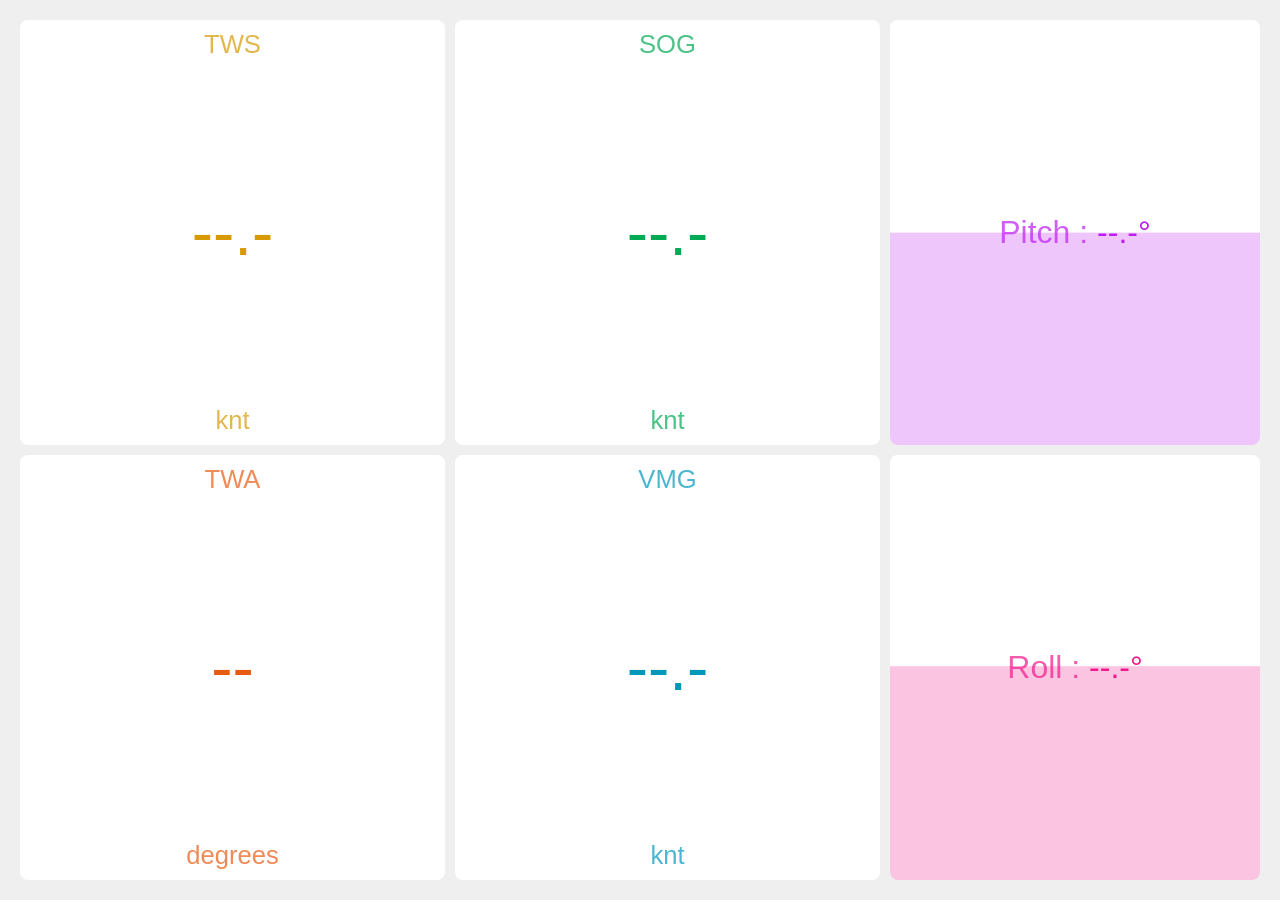
==== server/client.html @ 22f6c39e "Moving the rounding to the displaying statement" ====
<!DOCTYPE html>
<html lang="fr">

<head>
    <meta charset="UTF-8">
    <meta name="viewport" content="width=device-width, initial-scale=1.0">
    <title>Dashboard Raspberry</title>
    <style>
        body {
            margin: 0;
            padding: 0;
            font-family: sans-serif;
            background-color: #efefef;
            height: 100vh;
            overflow: hidden;
        }

        .grid-container {
            display: grid;
            gap: 10px;
            width: 100%;
            height: 100%;
            box-sizing: border-box;
            padding: 20px;
        }

        .card {
            background-color: white;
            display: flex;
            align-items: center;
            font-size: 2rem;
            border-radius: 8px;
            text-align: center;
            padding: 10px;
            box-sizing: border-box;
            width: 100%;
            height: 100%;

            /* Modification ici pour l'alignement vertical */
            flex-direction: column;
            justify-content: space-between;
        }

        .data{
            font-size: 2em;
        }

        .title{
            font-size: 0.8em;
            opacity: 0.7;
        }

        .roll_line {
            position: absolute;
            margin: 0;
            padding: 0;
            width: 200%;
            height: auto;
            max-width: none;
            opacity: 25%;

            top: 50%;
            left: 50%;
            transform: translate(-50%, -50%) rotate(0deg);
            transform-origin: center center;

            transition: transform 0.1s linear;
        }

        .pitch_line {
            position: absolute;
            margin: 0;
            padding: 0;
            width: 200%;
            height: auto;
            max-width: none;
            opacity: 25%;

            top: 50%;
            left: 50%;
            transform: translate(-50%, -50%) rotate(0deg);
            transform-origin: center center;

            transition: transform 0.1s linear;
        }

        /* --- MODE PORTRAIT --- */
        @media (orientation: portrait) {
            .grid-container {
                grid-template-columns: repeat(2, 1fr);
                grid-auto-rows: 1fr;
            }

            .card.square {
                aspect-ratio: 1 / 1;
            }

            .bottom-container .card {
                flex: 1;
                aspect-ratio: auto;
            }
        }

        /* --- MODE PAYSAGE --- */
        @media (orientation: landscape) {
            .grid-container {
                grid-template-rows: repeat(2, 1fr);
                grid-auto-flow: column;
                grid-auto-columns: 1fr;
            }

            .card.square {
                aspect-ratio: 1 / 1;
            }

            .side-container .card {
                flex: 1;
                aspect-ratio: auto;
            }
        }

        .dynamic-container {
            /* Styles de base neutres */
        }

        @media (orientation: portrait) {
            .dynamic-container {
                grid-column: 1 / -1;
                display: flex;
                gap: 10px;
                height: 100%;
            }
            .dynamic-container .card {
                flex: 1;
                aspect-ratio: auto;
            }
        }

        @media (orientation: landscape) {
            .dynamic-container {
                grid-row: 1 / -1;
                display: flex;
                flex-direction: column;
                gap: 10px;
                width: 100%;
            }
            .dynamic-container .card {
                flex: 1;
                aspect-ratio: auto;
            }
        }
    </style>
</head>

<body>
<div class="grid-container">
    <div style="color: #d79a02" class="card square">
        <div class="title">TWS</div>
        <div class="data" id="tws">--.-</div>
        <div class="title">knt</div>
    </div>

    <div style="color: #e75b0f" class="card square">
        <div class="title">TWA</div>
        <div class="data" style="font-size: 2em" id="twa">--</div>
        <div class="title">degrees</div>
    </div>

    <div style="color: #00ab55" class="card square">
        <div class="title">SOG</div>
        <div class="data" style="font-size: 2em" id="sog">--.-</div>
        <div class="title">knt</div>
    </div>

    <div style="color: #0098ba" class="card square">
        <div class="title">VMG</div>
        <div class="data" style="font-size: 2em" id="vmg">--.-</div>
        <div class="title">knt</div>
    </div>

    <div class="dynamic-container">
        <div style="color: #bd1df2; position: relative; overflow: hidden" class="card">
            <img src="pitch.png" style="z-index: 0" class="pitch_line">
            <div></div>
            <div style="z-index: 1000"><span style="opacity: 0.7">Pitch : </span><span id="pitch">--.-</span>°</div>
            <div></div>
        </div>

        <div style="color: #f0188b; position: relative; overflow: hidden" class="card">
            <img src="roll.png" style="z-index: 0" class="roll_line">
            <div></div>
            <div style="z-index: 1000"><span style="opacity: 0.7">Roll : </span><span id="roll">--.-</span>°</div>
            <div></div>
        </div>
    </div>
</div>
<div  style="justify-content: right; position: absolute"><p style="margin-top: -1.3em; margin-left: 20px" id="status"></p></div>

<!-- Importation de la librairie client Socket.io (servie automatiquement par le serveur) -->
<script src="/socket.io/socket.io.js"></script>
<script>
    // 1. Se connecter au serveur WebSocket
    const socket = io();

    // 2. Écouter l'événement de connexion réussie
    socket.on('connect', () => {
        document.getElementById('status').innerText = 'Connecté';
        document.getElementById('status').style.color = '#efefef';
    });

    // 3. Écouter les mises à jour de données envoyées par le serveur
    socket.on('update-data', (data) => {
        const aws = data.aws_tr;
        const awa = data.awa_tr * (Math.PI / 180); // Convertir en radians
        const sog = data.sog_tr;
        const cog = data.cog_tr * (Math.PI / 180); // Convertir en radians
        const pitch = parseFloat(data.pitch_tr) * 90 + 90; // Convertir grade en degrés et mettre à zéro
        const roll = data.roll_tr * 90; // Convertir grade en degrés

        // 4. Calculer TWS, TWA et VMG
        const tw_x = aws * Math.sin(cog + awa) + sog * Math.sin(cog);
        const tw_y = aws * Math.cos(cog + awa) + sog * Math.cos(cog);
        const tws = Math.sqrt(tw_x * tw_x + tw_y * tw_y);
        const twd = Math.atan(tw_x / tw_y);
        const twa = cog - twd;
        const vmg = sog * Math.cos(twa);

        // 5. Mise à jour du DOM sans recharger la page
        document.getElementById('tws').innerText = isNaN(parseFloat(tws)) ? "--.-" : (tws).toFixed(1);
        document.getElementById('twa').innerText = isNaN(parseFloat(twa * (180 / Math.PI))) ? "--.-" : (twa * (180 / Math.PI)).toFixed(0); // Convertir en degrés
        document.getElementById('sog').innerText = isNaN(parseFloat(sog)) ? "--.-" : sog;
        document.getElementById('vmg').innerText = isNaN(parseFloat(vmg)) ? "--.-" : (vmg).toFixed(1);
        document.getElementById('pitch').innerText = isNaN(parseFloat(pitch)) ? "--.-" : pitch;
        document.getElementById('roll').innerText = isNaN(parseFloat(roll)) ? "--.-" : roll;

        const rollLine = document.querySelector('.roll_line');
        rollLine.style.transform = `translate(-50%, -50%) rotate(${-roll}deg)`;

        const pitchLine = document.querySelector('.pitch_line');
        pitchLine.style.transform = `translate(-50%, ${-50 - pitch}%) rotate(0deg)`;
    });

    // 6. Gérer la déconnexion
    socket.on('disconnect', () => {
        document.getElementById('status').innerText = 'Déconnecté';
        document.getElementById('status').style.color = 'red';

        document.getElementById('tws').innerText = '--.-';
        document.getElementById('twa').innerText = '---';
        document.getElementById('sog').innerText = '--.-';
        document.getElementById('vmg').innerText = '--.-';
        document.getElementById('pitch').innerText = '--.-';
        document.getElementById('roll').innerText = '--.-';

        const rollLine = document.querySelector('.roll_line');
        rollLine.style.transform = `translate(-50%, 0) rotate(0deg)`;

        const pitchLine = document.querySelector('.pitch_line');
        pitchLine.style.transform = `translate(-50%, 0) rotate(0deg)`;
    });
</script>
</body>

</html>
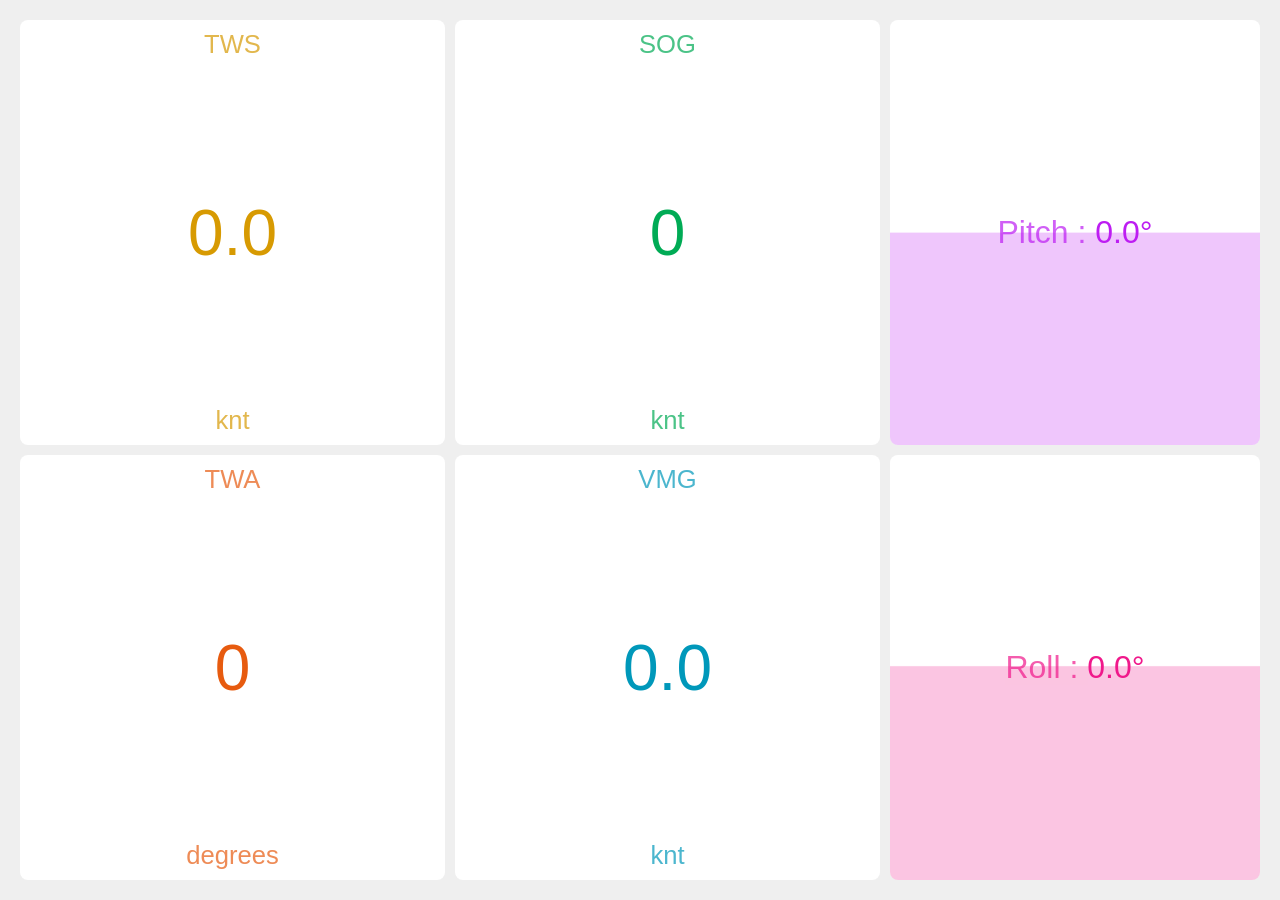
==== commit 3de828d6: "Deleting old logic (moved to client.js)" ====
--- a/server/client.html
+++ b/server/client.html
@@ -5,151 +5,7 @@
     <meta charset="UTF-8">
     <meta name="viewport" content="width=device-width, initial-scale=1.0">
     <title>Dashboard Raspberry</title>
-    <style>
-        body {
-            margin: 0;
-            padding: 0;
-            font-family: sans-serif;
-            background-color: #efefef;
-            height: 100vh;
-            overflow: hidden;
-        }
-
-        .grid-container {
-            display: grid;
-            gap: 10px;
-            width: 100%;
-            height: 100%;
-            box-sizing: border-box;
-            padding: 20px;
-        }
-
-        .card {
-            background-color: white;
-            display: flex;
-            align-items: center;
-            font-size: 2rem;
-            border-radius: 8px;
-            text-align: center;
-            padding: 10px;
-            box-sizing: border-box;
-            width: 100%;
-            height: 100%;
-
-            /* Modification ici pour l'alignement vertical */
-            flex-direction: column;
-            justify-content: space-between;
-        }
-
-        .data{
-            font-size: 2em;
-        }
-
-        .title{
-            font-size: 0.8em;
-            opacity: 0.7;
-        }
-
-        .roll_line {
-            position: absolute;
-            margin: 0;
-            padding: 0;
-            width: 200%;
-            height: auto;
-            max-width: none;
-            opacity: 25%;
-
-            top: 50%;
-            left: 50%;
-            transform: translate(-50%, -50%) rotate(0deg);
-            transform-origin: center center;
-
-            transition: transform 0.1s linear;
-        }
-
-        .pitch_line {
-            position: absolute;
-            margin: 0;
-            padding: 0;
-            width: 200%;
-            height: auto;
-            max-width: none;
-            opacity: 25%;
-
-            top: 50%;
-            left: 50%;
-            transform: translate(-50%, -50%) rotate(0deg);
-            transform-origin: center center;
-
-            transition: transform 0.1s linear;
-        }
-
-        /* --- MODE PORTRAIT --- */
-        @media (orientation: portrait) {
-            .grid-container {
-                grid-template-columns: repeat(2, 1fr);
-                grid-auto-rows: 1fr;
-            }
-
-            .card.square {
-                aspect-ratio: 1 / 1;
-            }
-
-            .bottom-container .card {
-                flex: 1;
-                aspect-ratio: auto;
-            }
-        }
-
-        /* --- MODE PAYSAGE --- */
-        @media (orientation: landscape) {
-            .grid-container {
-                grid-template-rows: repeat(2, 1fr);
-                grid-auto-flow: column;
-                grid-auto-columns: 1fr;
-            }
-
-            .card.square {
-                aspect-ratio: 1 / 1;
-            }
-
-            .side-container .card {
-                flex: 1;
-                aspect-ratio: auto;
-            }
-        }
-
-        .dynamic-container {
-            /* Styles de base neutres */
-        }
-
-        @media (orientation: portrait) {
-            .dynamic-container {
-                grid-column: 1 / -1;
-                display: flex;
-                gap: 10px;
-                height: 100%;
-            }
-            .dynamic-container .card {
-                flex: 1;
-                aspect-ratio: auto;
-            }
-        }
-
-        @media (orientation: landscape) {
-            .dynamic-container {
-                grid-row: 1 / -1;
-                display: flex;
-                flex-direction: column;
-                gap: 10px;
-                width: 100%;
-            }
-            .dynamic-container .card {
-                flex: 1;
-                aspect-ratio: auto;
-            }
-        }
-    </style>
+    <link rel="stylesheet" href="client.css">
 </head>
 
 <body>
@@ -198,67 +54,7 @@
 
 <!-- Importation de la librairie client Socket.io (servie automatiquement par le serveur) -->
 <script src="/socket.io/socket.io.js"></script>
-<script>
-    // 1. Se connecter au serveur WebSocket
-    const socket = io();
-
-    // 2. Écouter l'événement de connexion réussie
-    socket.on('connect', () => {
-        document.getElementById('status').innerText = 'Connecté';
-        document.getElementById('status').style.color = '#efefef';
-    });
-
-    // 3. Écouter les mises à jour de données envoyées par le serveur
-    socket.on('update-data', (data) => {
-        const aws = data.aws_tr;
-        const awa = data.awa_tr * (Math.PI / 180); // Convertir en radians
-        const sog = data.sog_tr;
-        const cog = data.cog_tr * (Math.PI / 180); // Convertir en radians
-        const pitch = parseFloat(data.pitch_tr) * 90 + 90; // Convertir grade en degrés et mettre à zéro
-        const roll = data.roll_tr * 90; // Convertir grade en degrés
-
-        // 4. Calculer TWS, TWA et VMG
-        const tw_x = aws * Math.sin(cog + awa) + sog * Math.sin(cog);
-        const tw_y = aws * Math.cos(cog + awa) + sog * Math.cos(cog);
-        const tws = Math.sqrt(tw_x * tw_x + tw_y * tw_y);
-        const twd = Math.atan(tw_x / tw_y);
-        const twa = cog - twd;
-        const vmg = sog * Math.cos(twa);
-
-        // 5. Mise à jour du DOM sans recharger la page
-        document.getElementById('tws').innerText = isNaN(parseFloat(tws)) ? "--.-" : (tws).toFixed(1);
-        document.getElementById('twa').innerText = isNaN(parseFloat(twa * (180 / Math.PI))) ? "--.-" : (twa * (180 / Math.PI)).toFixed(0); // Convertir en degrés
-        document.getElementById('sog').innerText = isNaN(parseFloat(sog)) ? "--.-" : sog;
-        document.getElementById('vmg').innerText = isNaN(parseFloat(vmg)) ? "--.-" : (vmg).toFixed(1);
-        document.getElementById('pitch').innerText = isNaN(parseFloat(pitch)) ? "--.-" : pitch;
-        document.getElementById('roll').innerText = isNaN(parseFloat(roll)) ? "--.-" : roll;
-
-        const rollLine = document.querySelector('.roll_line');
-        rollLine.style.transform = `translate(-50%, -50%) rotate(${-roll}deg)`;
-
-        const pitchLine = document.querySelector('.pitch_line');
-        pitchLine.style.transform = `translate(-50%, ${-50 - pitch}%) rotate(0deg)`;
-    });
-
-    // 6. Gérer la déconnexion
-    socket.on('disconnect', () => {
-        document.getElementById('status').innerText = 'Déconnecté';
-        document.getElementById('status').style.color = 'red';
-
-        document.getElementById('tws').innerText = '--.-';
-        document.getElementById('twa').innerText = '---';
-        document.getElementById('sog').innerText = '--.-';
-        document.getElementById('vmg').innerText = '--.-';
-        document.getElementById('pitch').innerText = '--.-';
-        document.getElementById('roll').innerText = '--.-';
-
-        const rollLine = document.querySelector('.roll_line');
-        rollLine.style.transform = `translate(-50%, 0) rotate(0deg)`;
-
-        const pitchLine = document.querySelector('.pitch_line');
-        pitchLine.style.transform = `translate(-50%, 0) rotate(0deg)`;
-    });
-</script>
+<script src="client.js"></script>
 </body>
 
-</html>
+</html>
--- a/server/client.css
+++ b/server/client.css
@@ -0,0 +1,143 @@
+body {
+    margin: 0;
+    padding: 0;
+    font-family: sans-serif;
+    background-color: #efefef;
+    height: 100vh;
+    overflow: hidden;
+}
+
+.grid-container {
+    display: grid;
+    gap: 10px;
+    width: 100%;
+    height: 100%;
+    box-sizing: border-box;
+    padding: 20px;
+}
+
+.card {
+    background-color: white;
+    display: flex;
+    align-items: center;
+    font-size: 2rem;
+    border-radius: 8px;
+    text-align: center;
+    padding: 10px;
+    box-sizing: border-box;
+    width: 100%;
+    height: 100%;
+
+    /* Modification ici pour l'alignement vertical */
+    flex-direction: column;
+    justify-content: space-between;
+}
+
+.data{
+    font-size: 2em;
+}
+
+.title{
+    font-size: 0.8em;
+    opacity: 0.7;
+}
+
+.roll_line {
+    position: absolute;
+    margin: 0;
+    padding: 0;
+    width: 200%;
+    height: auto;
+    max-width: none;
+    opacity: 25%;
+
+    top: 50%;
+    left: 50%;
+    transform: translate(-50%, -50%) rotate(0deg);
+    transform-origin: center center;
+
+    transition: transform 0.1s linear;
+}
+
+.pitch_line {
+    position: absolute;
+    margin: 0;
+    padding: 0;
+    width: 200%;
+    height: auto;
+    max-width: none;
+    opacity: 25%;
+
+    top: 50%;
+    left: 50%;
+    transform: translate(-50%, -50%) rotate(0deg);
+    transform-origin: center center;
+
+    transition: transform 0.1s linear;
+}
+
+/* --- MODE PORTRAIT --- */
+@media (orientation: portrait) {
+    .grid-container {
+        grid-template-columns: repeat(2, 1fr);
+        grid-auto-rows: 1fr;
+    }
+
+    .card.square {
+        aspect-ratio: 1 / 1;
+    }
+
+    .bottom-container .card {
+        flex: 1;
+        aspect-ratio: auto;
+    }
+}
+
+/* --- MODE PAYSAGE --- */
+@media (orientation: landscape) {
+    .grid-container {
+        grid-template-rows: repeat(2, 1fr);
+        grid-auto-flow: column;
+        grid-auto-columns: 1fr;
+    }
+
+    .card.square {
+        aspect-ratio: 1 / 1;
+    }
+
+    .side-container .card {
+        flex: 1;
+        aspect-ratio: auto;
+    }
+}
+
+.dynamic-container {
+    /* Styles de base neutres */
+}
+
+@media (orientation: portrait) {
+    .dynamic-container {
+        grid-column: 1 / -1;
+        display: flex;
+        gap: 10px;
+        height: 100%;
+    }
+    .dynamic-container .card {
+        flex: 1;
+        aspect-ratio: auto;
+    }
+}
+
+@media (orientation: landscape) {
+    .dynamic-container {
+        grid-row: 1 / -1;
+        display: flex;
+        flex-direction: column;
+        gap: 10px;
+        width: 100%;
+    }
+    .dynamic-container .card {
+        flex: 1;
+        aspect-ratio: auto;
+    }
+}
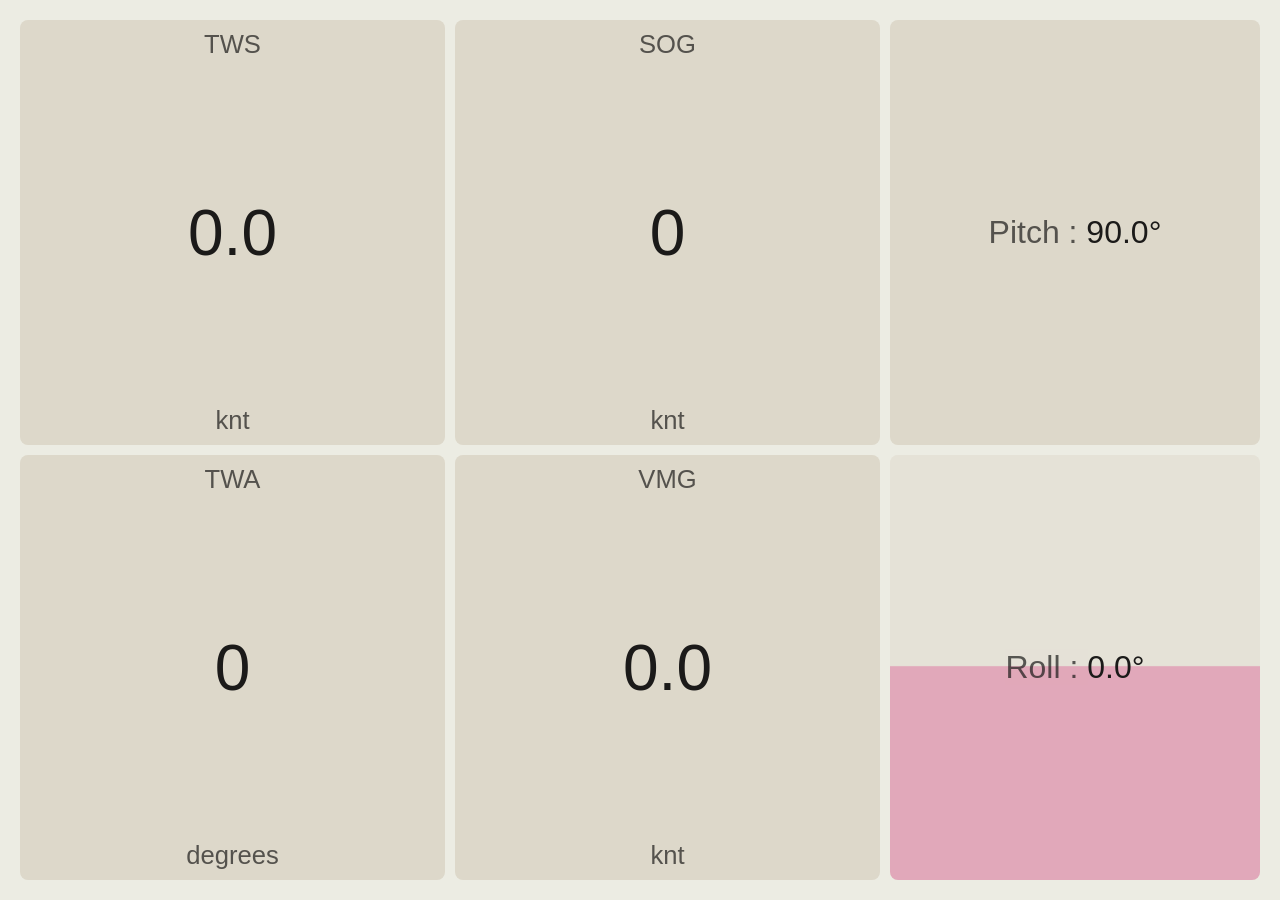
==== commit 92b434a2: "Update background colors in client.html for improved aesthetics" ====
--- a/server/client.html
+++ b/server/client.html
@@ -10,39 +10,39 @@
 
 <body>
 <div class="grid-container">
-    <div style="color: #d79a02" class="card square">
+    <div style="color: #1b1a19" class="card square">
         <div class="title">TWS</div>
         <div class="data" id="tws">--.-</div>
         <div class="title">knt</div>
     </div>
 
-    <div style="color: #e75b0f" class="card square">
+    <div style="color: #1b1a19" class="card square">
         <div class="title">TWA</div>
         <div class="data" style="font-size: 2em" id="twa">--</div>
         <div class="title">degrees</div>
     </div>
 
-    <div style="color: #00ab55" class="card square">
+    <div style="color: #1b1a19" class="card square">
         <div class="title">SOG</div>
         <div class="data" style="font-size: 2em" id="sog">--.-</div>
         <div class="title">knt</div>
     </div>
 
-    <div style="color: #0098ba" class="card square">
+    <div style="color: #1b1a19" class="card square">
         <div class="title">VMG</div>
         <div class="data" style="font-size: 2em" id="vmg">--.-</div>
         <div class="title">knt</div>
     </div>
 
     <div class="dynamic-container">
-        <div style="color: #bd1df2; position: relative; overflow: hidden" class="card">
+        <div style="color: #1b1a19; position: relative; overflow: hidden" class="card">
             <img src="pitch.png" style="z-index: 0" class="pitch_line">
             <div></div>
             <div style="z-index: 1000"><span style="opacity: 0.7">Pitch : </span><span id="pitch">--.-</span>°</div>
             <div></div>
         </div>
 
-        <div style="color: #f0188b; position: relative; overflow: hidden" class="card">
+        <div style="color: #1b1a19; position: relative; overflow: hidden" class="card">
             <img src="roll.png" style="z-index: 0" class="roll_line">
             <div></div>
             <div style="z-index: 1000"><span style="opacity: 0.7">Roll : </span><span id="roll">--.-</span>°</div>
--- a/server/client.css
+++ b/server/client.css
@@ -2,7 +2,7 @@
     margin: 0;
     padding: 0;
     font-family: sans-serif;
-    background-color: #efefef;
+    background-color: #ecece3;
     height: 100vh;
     overflow: hidden;
 }
@@ -17,7 +17,7 @@
 }
 
 .card {
-    background-color: white;
+    background-color: #ddd8ca;
     display: flex;
     align-items: center;
     font-size: 2rem;
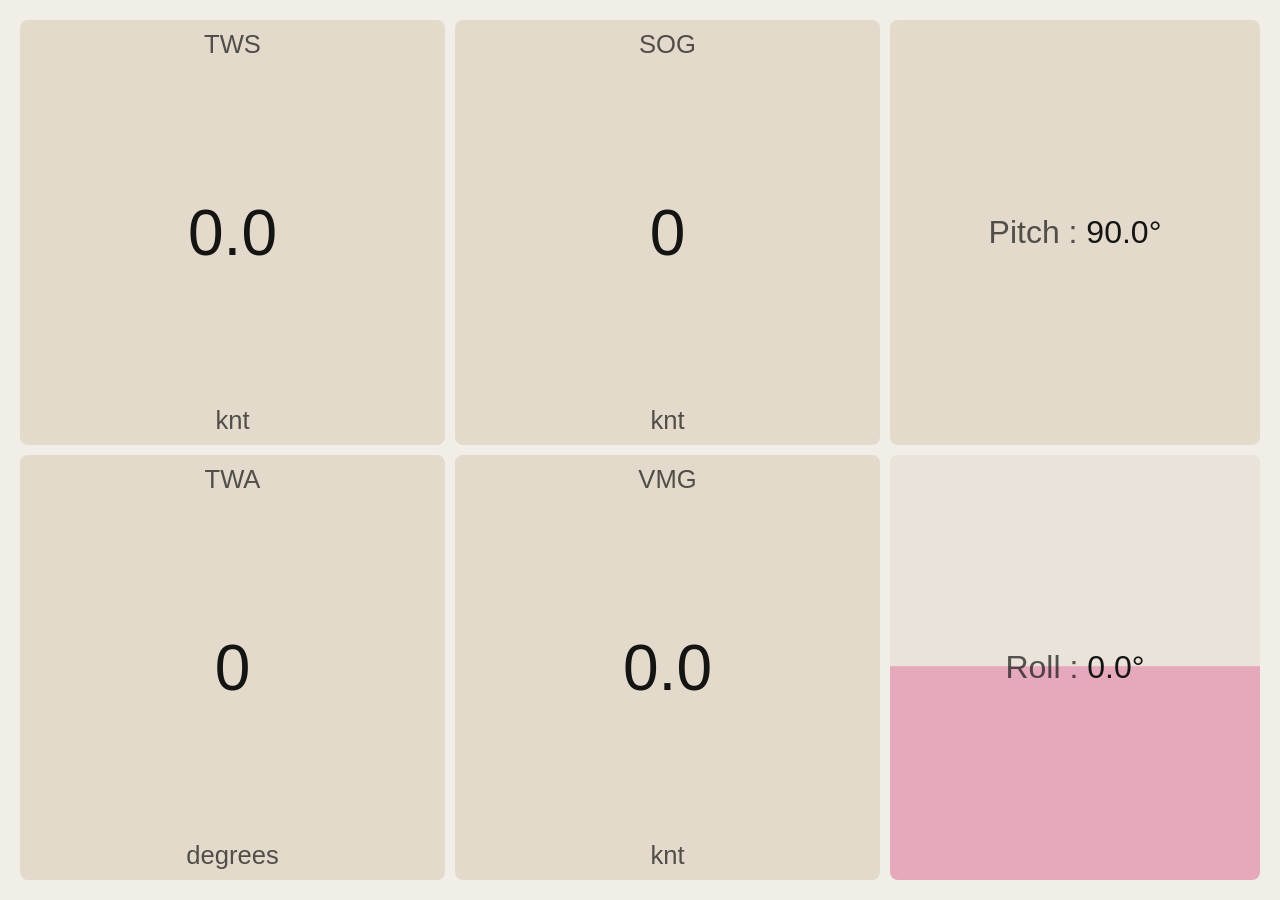
==== commit b034d1a7: "Update colors in client.css for improved aesthetics" ====
--- a/server/client.html
+++ b/server/client.html
@@ -10,39 +10,39 @@
 
 <body>
 <div class="grid-container">
-    <div style="color: #1b1a19" class="card square">
+    <div style="color: #141413" class="card square">
         <div class="title">TWS</div>
         <div class="data" id="tws">--.-</div>
         <div class="title">knt</div>
     </div>
 
-    <div style="color: #1b1a19" class="card square">
+    <div style="color: #141413" class="card square">
         <div class="title">TWA</div>
         <div class="data" style="font-size: 2em" id="twa">--</div>
         <div class="title">degrees</div>
     </div>
 
-    <div style="color: #1b1a19" class="card square">
+    <div style="color: #141413" class="card square">
         <div class="title">SOG</div>
         <div class="data" style="font-size: 2em" id="sog">--.-</div>
         <div class="title">knt</div>
     </div>
 
-    <div style="color: #1b1a19" class="card square">
+    <div style="color: #141413" class="card square">
         <div class="title">VMG</div>
         <div class="data" style="font-size: 2em" id="vmg">--.-</div>
         <div class="title">knt</div>
     </div>
 
     <div class="dynamic-container">
-        <div style="color: #1b1a19; position: relative; overflow: hidden" class="card">
+        <div style="color: #141413; position: relative; overflow: hidden" class="card">
             <img src="pitch.png" style="z-index: 0" class="pitch_line">
             <div></div>
             <div style="z-index: 1000"><span style="opacity: 0.7">Pitch : </span><span id="pitch">--.-</span>°</div>
             <div></div>
         </div>
 
-        <div style="color: #1b1a19; position: relative; overflow: hidden" class="card">
+        <div style="color: #141413; position: relative; overflow: hidden" class="card">
             <img src="roll.png" style="z-index: 0" class="roll_line">
             <div></div>
             <div style="z-index: 1000"><span style="opacity: 0.7">Roll : </span><span id="roll">--.-</span>°</div>
--- a/server/client.css
+++ b/server/client.css
@@ -2,7 +2,7 @@
     margin: 0;
     padding: 0;
     font-family: sans-serif;
-    background-color: #ecece3;
+    background-color: #f0eee6;
     height: 100vh;
     overflow: hidden;
 }
@@ -17,7 +17,7 @@
 }
 
 .card {
-    background-color: #ddd8ca;
+    background-color: #e3dacc;
     display: flex;
     align-items: center;
     font-size: 2rem;
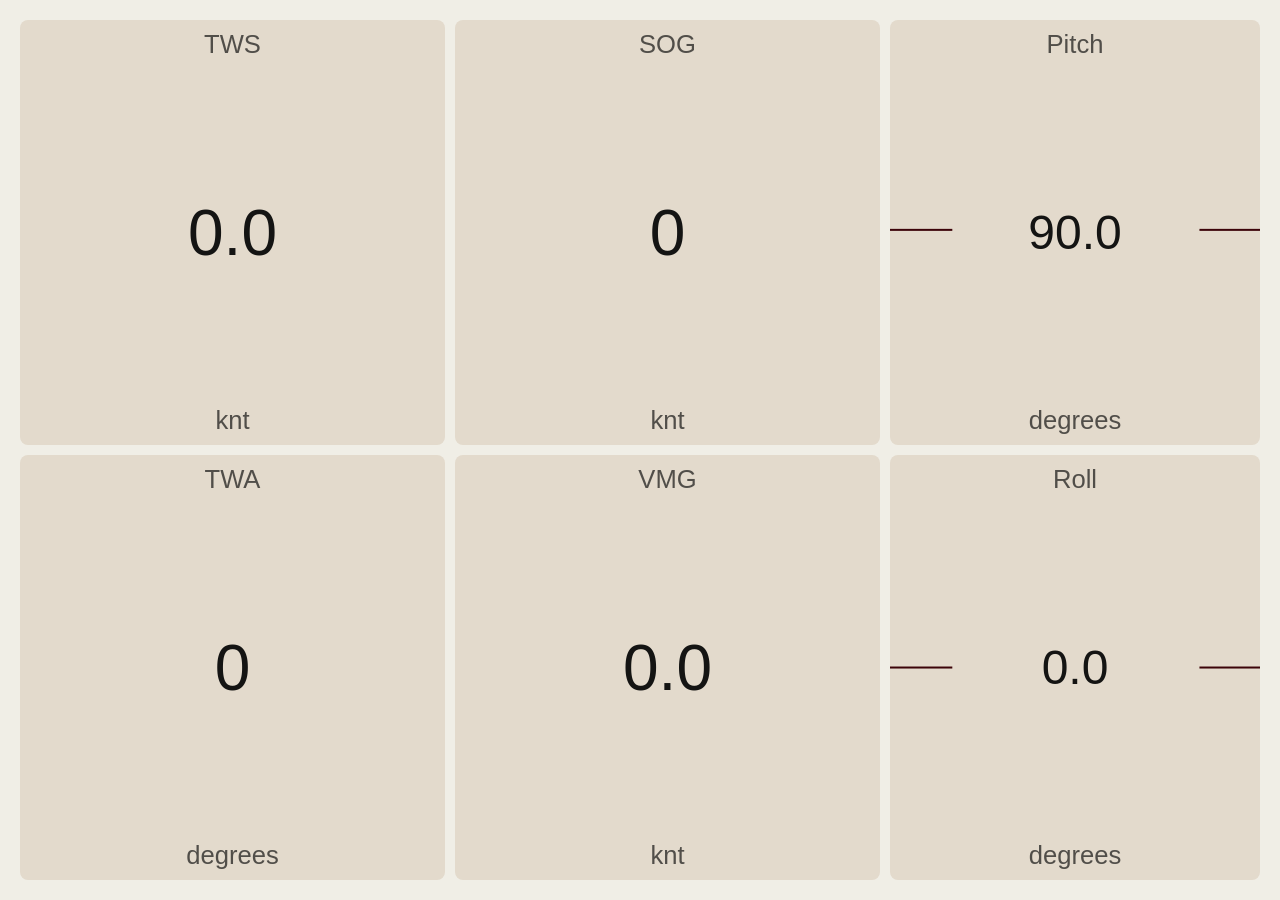
==== commit 0e586cc6: "Refactor HTML structure and update image sources for pitch and roll displays" ====
--- a/server/client.html
+++ b/server/client.html
@@ -36,17 +36,17 @@
 
     <div class="dynamic-container">
         <div style="color: #141413; position: relative; overflow: hidden" class="card">
-            <img src="pitch.png" style="z-index: 0" class="pitch_line">
-            <div></div>
-            <div style="z-index: 1000"><span style="opacity: 0.7">Pitch : </span><span id="pitch">--.-</span>°</div>
-            <div></div>
+            <img src="horizon.png" style="z-index: 0" class="pitch_line">
+            <div class="title">Pitch</div>
+            <div class="data" style="font-size: 1.5em; z-index: 1000" id="pitch">--.-</div>
+            <div class="title">degrees</div>
         </div>
 
         <div style="color: #141413; position: relative; overflow: hidden" class="card">
-            <img src="roll.png" style="z-index: 0" class="roll_line">
-            <div></div>
-            <div style="z-index: 1000"><span style="opacity: 0.7">Roll : </span><span id="roll">--.-</span>°</div>
-            <div></div>
+            <img src="horizon.png" style="z-index: 0" class="roll_line">
+            <div class="title">Roll</div>
+            <div class="data" style="font-size: 1.5em; z-index: 1000" id="roll">--.-</div>
+            <div class="title">degrees</div>
         </div>
     </div>
 </div>
--- a/server/client.css
+++ b/server/client.css
@@ -49,7 +49,6 @@
     width: 200%;
     height: auto;
     max-width: none;
-    opacity: 25%;
 
     top: 50%;
     left: 50%;
@@ -66,7 +65,6 @@
     width: 200%;
     height: auto;
     max-width: none;
-    opacity: 25%;
 
     top: 50%;
     left: 50%;
